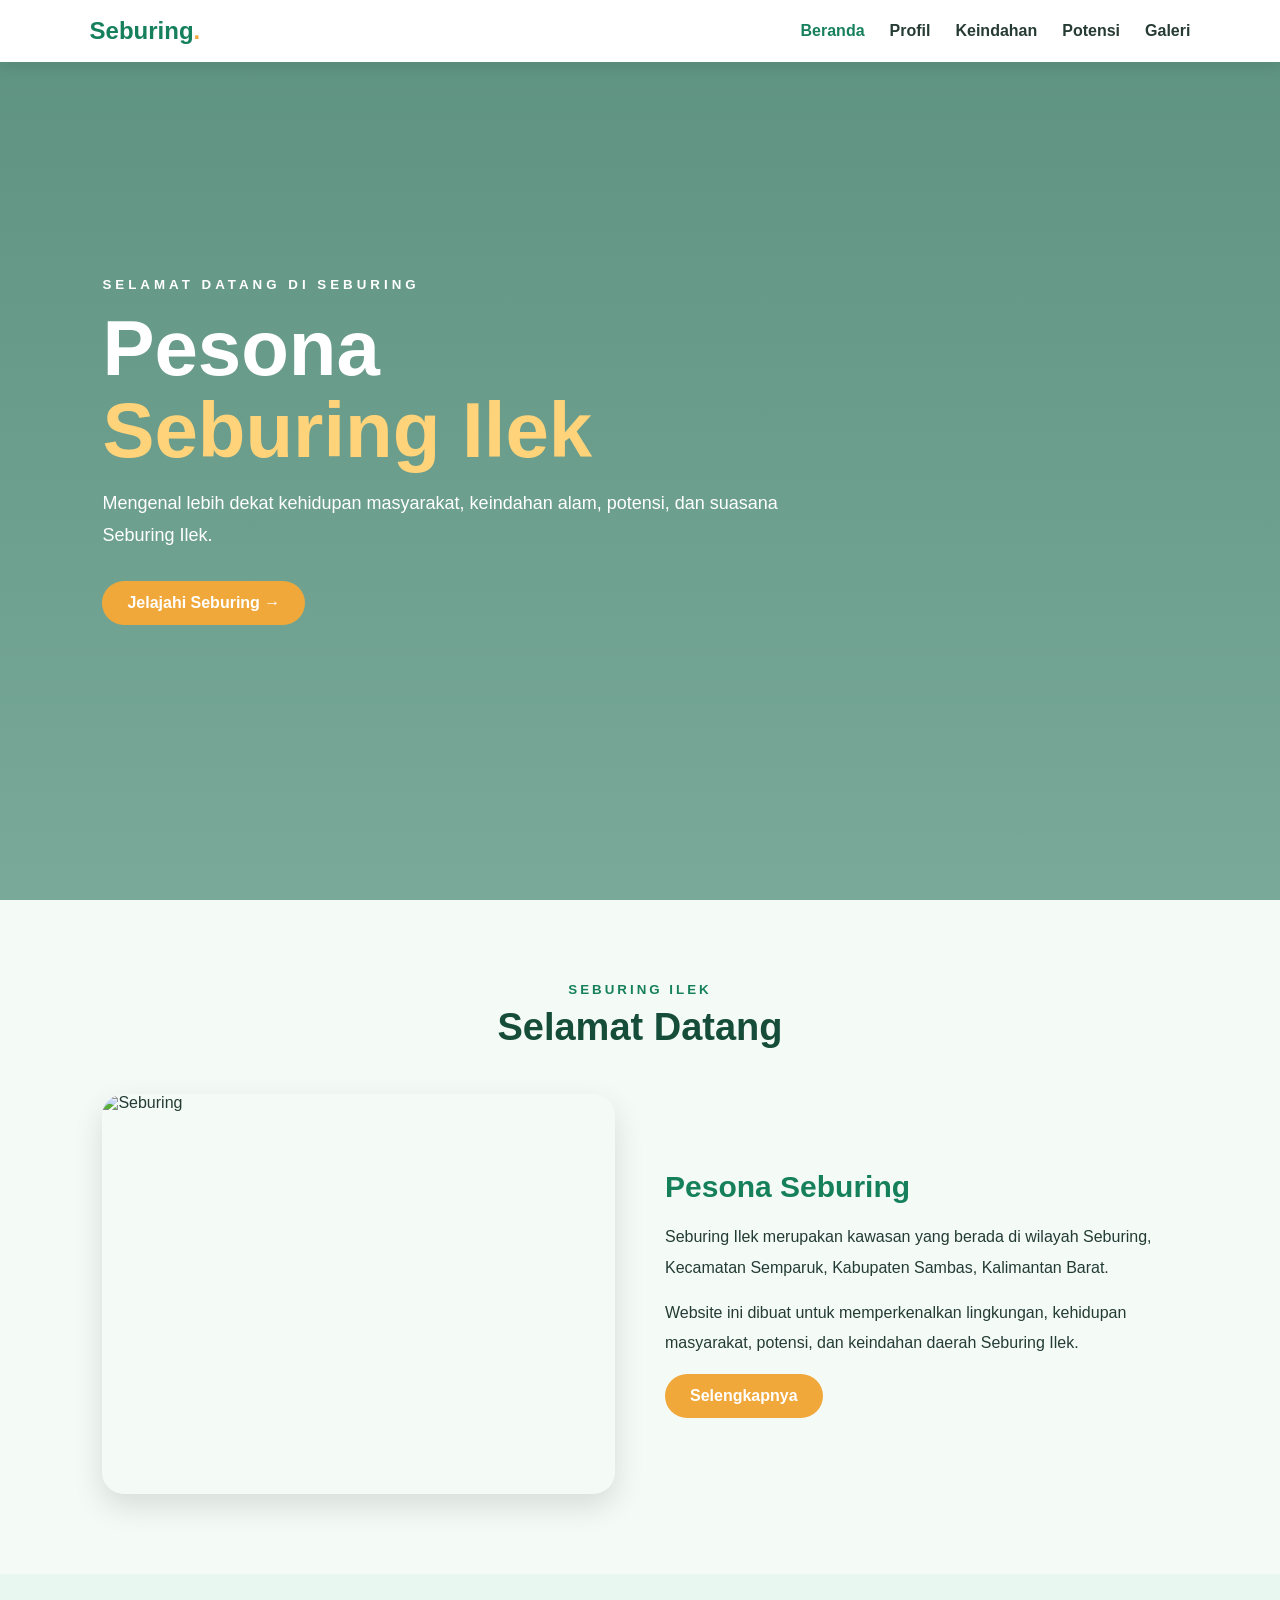
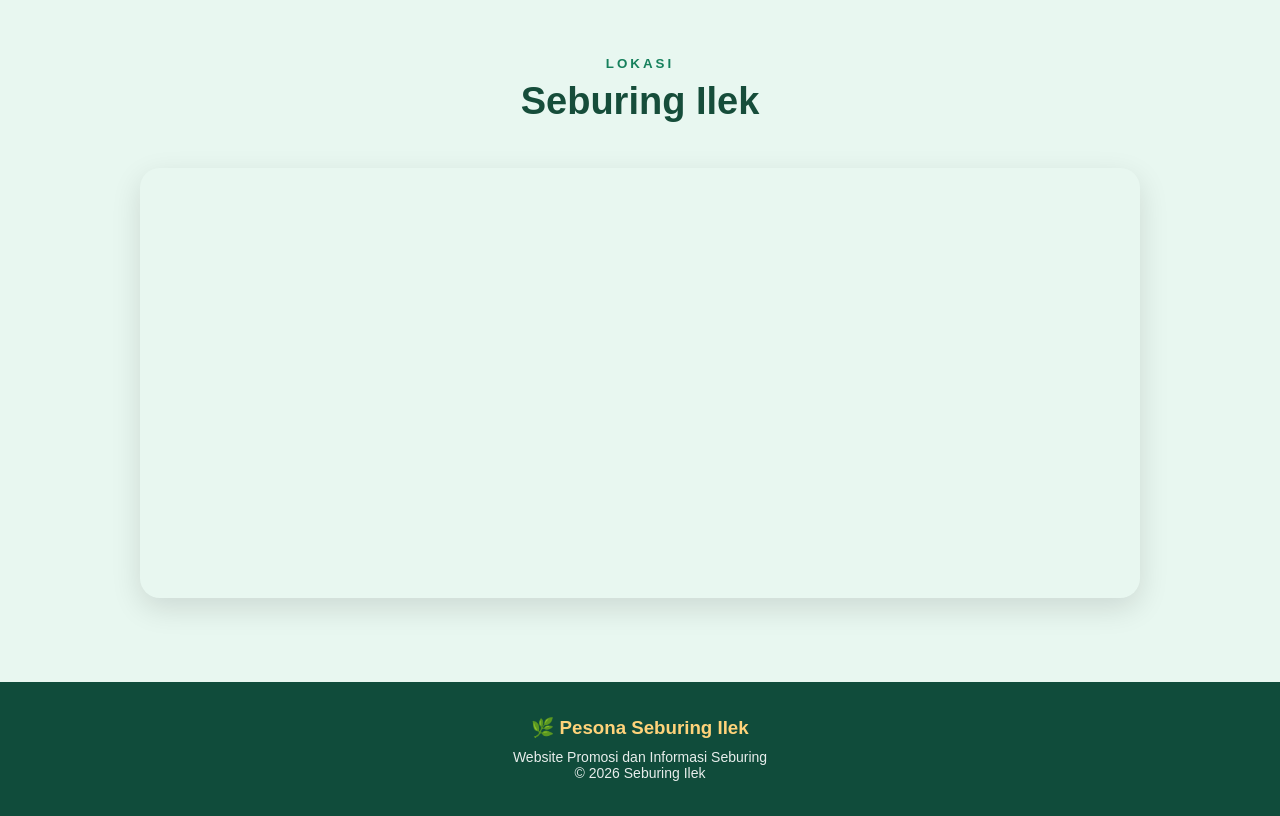
==== index.html @ 795470ea "Update index.html" ====
<!DOCTYPE html>
<html lang="id">
<head>
    <meta charset="UTF-8">
    <meta name="viewport" content="width=device-width, initial-scale=1.0">
    <title>Pesona Seburing Ilek</title>
    <link rel="stylesheet" href="style.css">
</head>

<body>

<nav>
    <div class="logo">Seburing<span>.</span></div>

    <ul>
        <li><a class="active" href="index.html">Beranda</a></li>
        <li><a href="profil.html">Profil</a></li>
        <li><a href="keindahan.html">Keindahan</a></li>
        <li><a href="potensi.html">Potensi</a></li>
        <li><a href="galeri.html">Galeri</a></li>
    </ul>
</nav>

<header class="hero">

    <div class="hero-content">

        <small>SELAMAT DATANG DI SEBURING</small>

        <h1>
            Pesona<br>
            <span>Seburing Ilek</span>
        </h1>

        <p>
            Mengenal lebih dekat kehidupan masyarakat,
            keindahan alam, potensi, dan suasana
            Seburing Ilek.
        </p>

        <a href="profil.html" class="btn">
            Jelajahi Seburing →
        </a>

    </div>

</header>

<section>

    <div class="title">
        <small>SEBURING ILEK</small>
        <h2>Selamat Datang</h2>
    </div>

    <div class="two-column">

        <img src="img/seburing2.jpg" alt="Seburing">

        <div class="text">

            <h3>Pesona Seburing</h3>

            <p>
                Seburing Ilek merupakan kawasan yang
                berada di wilayah Seburing, Kecamatan Semparuk,
                Kabupaten Sambas, Kalimantan Barat.
            </p>

            <p>
                Website ini dibuat untuk memperkenalkan
                lingkungan, kehidupan masyarakat, potensi,
                dan keindahan daerah Seburing Ilek.
            </p>

            <a href="profil.html" class="btn">
                Selengkapnya
            </a>

        </div>

    </div>

</section>

<section style="background:#e8f7f0;">

    <div class="title">
        <small>LOKASI</small>
        <h2>Seburing Ilek</h2>
    </div>

    <div class="map">

        <iframe
            src="https://www.google.com/maps?q=Seburing,+Semparuk,+Sambas,+Kalimantan+Barat&output=embed"
            loading="lazy">
        </iframe>

    </div>

</section>

<footer>
    <h3>🌿 Pesona Seburing Ilek</h3>
    <p>Website Promosi dan Informasi Seburing</p>
    <p>© 2026 Seburing Ilek</p>
</footer>

</body>
</html>
---- style.css ----
* {
    margin: 0;
    padding: 0;
    box-sizing: border-box;
    scroll-behavior: smooth;
}

body {
    font-family: Arial, sans-serif;
    background: #f4fbf7;
    color: #243b35;
}

/* NAVBAR */
nav {
    width: 100%;
    background: #ffffff;
    display: flex;
    justify-content: space-between;
    align-items: center;
    padding: 17px 7%;
    position: fixed;
    top: 0;
    left: 0;
    z-index: 1000;
    box-shadow: 0 2px 15px rgba(0,0,0,.1);
}

.logo {
    font-size: 24px;
    font-weight: bold;
    color: #16805c;
}

.logo span {
    color: #f0a83b;
}

nav ul {
    display: flex;
    list-style: none;
    gap: 25px;
}

nav ul li a {
    text-decoration: none;
    color: #263b34;
    font-weight: 600;
    transition: .3s;
}

nav ul li a:hover,
nav ul li a.active {
    color: #16805c;
}

/* HERO */
.hero {
    height: 100vh;
    display: flex;
    align-items: center;
    padding: 100px 8%;
    color: white;
    background:
        linear-gradient(rgba(0,80,55,.62), rgba(0,90,60,.5)),
        url("img/seburing1.jpg") center/cover;
}

.hero-content {
    max-width: 720px;
}

.hero-content small {
    letter-spacing: 4px;
    font-weight: bold;
}

.hero h1 {
    font-size: clamp(45px, 7vw, 78px);
    margin: 15px 0;
    line-height: 1.05;
}

.hero h1 span {
    color: #ffd37a;
}

.hero p {
    font-size: 18px;
    line-height: 1.8;
    margin-bottom: 30px;
}

.btn {
    display: inline-block;
    padding: 13px 25px;
    border-radius: 30px;
    text-decoration: none;
    background: #f0a83b;
    color: white;
    font-weight: bold;
    transition: .3s;
}

.btn:hover {
    transform: translateY(-3px);
    background: #16805c;
}

/* PAGE HEADER */
.page-header {
    margin-top: 70px;
    min-height: 330px;
    display: flex;
    justify-content: center;
    align-items: center;
    text-align: center;
    color: white;
    padding: 40px;
    background:
        linear-gradient(rgba(0,80,55,.7), rgba(0,90,60,.55)),
        url("img/seburing2.jpg") center/cover;
}

.page-header h1 {
    font-size: 52px;
    margin-bottom: 10px;
}

.page-header p {
    font-size: 18px;
}

/* SECTION */
section {
    padding: 80px 8%;
}

.title {
    text-align: center;
    margin-bottom: 45px;
}

.title small {
    color: #16805c;
    font-weight: bold;
    letter-spacing: 3px;
}

.title h2 {
    color: #164d3a;
    font-size: 38px;
    margin-top: 8px;
}

/* CONTENT */
.content {
    max-width: 1100px;
    margin: auto;
}

.two-column {
    display: grid;
    grid-template-columns: 1fr 1fr;
    gap: 50px;
    align-items: center;
}

.two-column img {
    width: 100%;
    height: 400px;
    object-fit: cover;
    border-radius: 22px;
    box-shadow: 0 12px 30px rgba(0,0,0,.12);
}

.text h3 {
    font-size: 30px;
    color: #16805c;
    margin-bottom: 18px;
}

.text p {
    line-height: 1.9;
    margin-bottom: 15px;
}

/* CARDS */
.cards {
    display: grid;
    grid-template-columns: repeat(3, 1fr);
    gap: 25px;
}

.card {
    background: white;
    border-radius: 18px;
    overflow: hidden;
    box-shadow: 0 8px 25px rgba(0,0,0,.08);
    transition: .3s;
}

.card:hover {
    transform: translateY(-7px);
}

.card img {
    width: 100%;
    height: 230px;
    object-fit: cover;
}

.card-body {
    padding: 22px;
}

.card-body h3 {
    color: #16805c;
    margin-bottom: 10px;
}

.card-body p {
    font-size: 14px;
    line-height: 1.7;
}

/* GALERI */
.gallery {
    display: grid;
    grid-template-columns: repeat(4, 1fr);
    gap: 18px;
}

.gallery img {
    width: 100%;
    height: 230px;
    object-fit: cover;
    border-radius: 15px;
    transition: .3s;
}

.gallery img:hover {
    transform: scale(1.03);
}

/* LOCATION */
.map {
    max-width: 1000px;
    margin: auto;
}

.map iframe {
    width: 100%;
    height: 430px;
    border: 0;
    border-radius: 20px;
    box-shadow: 0 10px 30px rgba(0,0,0,.12);
}

/* FOOTER */
footer {
    background: #104c3b;
    color: white;
    text-align: center;
    padding: 35px 20px;
}

footer h3 {
    color: #ffd37a;
    margin-bottom: 10px;
}

footer p {
    font-size: 14px;
    opacity: .9;
}

/* RESPONSIVE */
@media(max-width: 850px) {

    nav {
        padding: 15px 5%;
    }

    nav ul {
        gap: 10px;
    }

    nav ul li a {
        font-size: 11px;
    }

    .two-column {
        grid-template-columns: 1fr;
    }

    .cards {
        grid-template-columns: 1fr;
    }

    .gallery {
        grid-template-columns: repeat(2, 1fr);
    }

    .page-header h1 {
        font-size: 38px;
    }
}

@media(max-width: 500px) {

    nav ul {
        display: none;
    }

    .hero h1 {
        font-size: 43px;
    }

    .gallery {
        grid-template-columns: 1fr;
    }
}
```
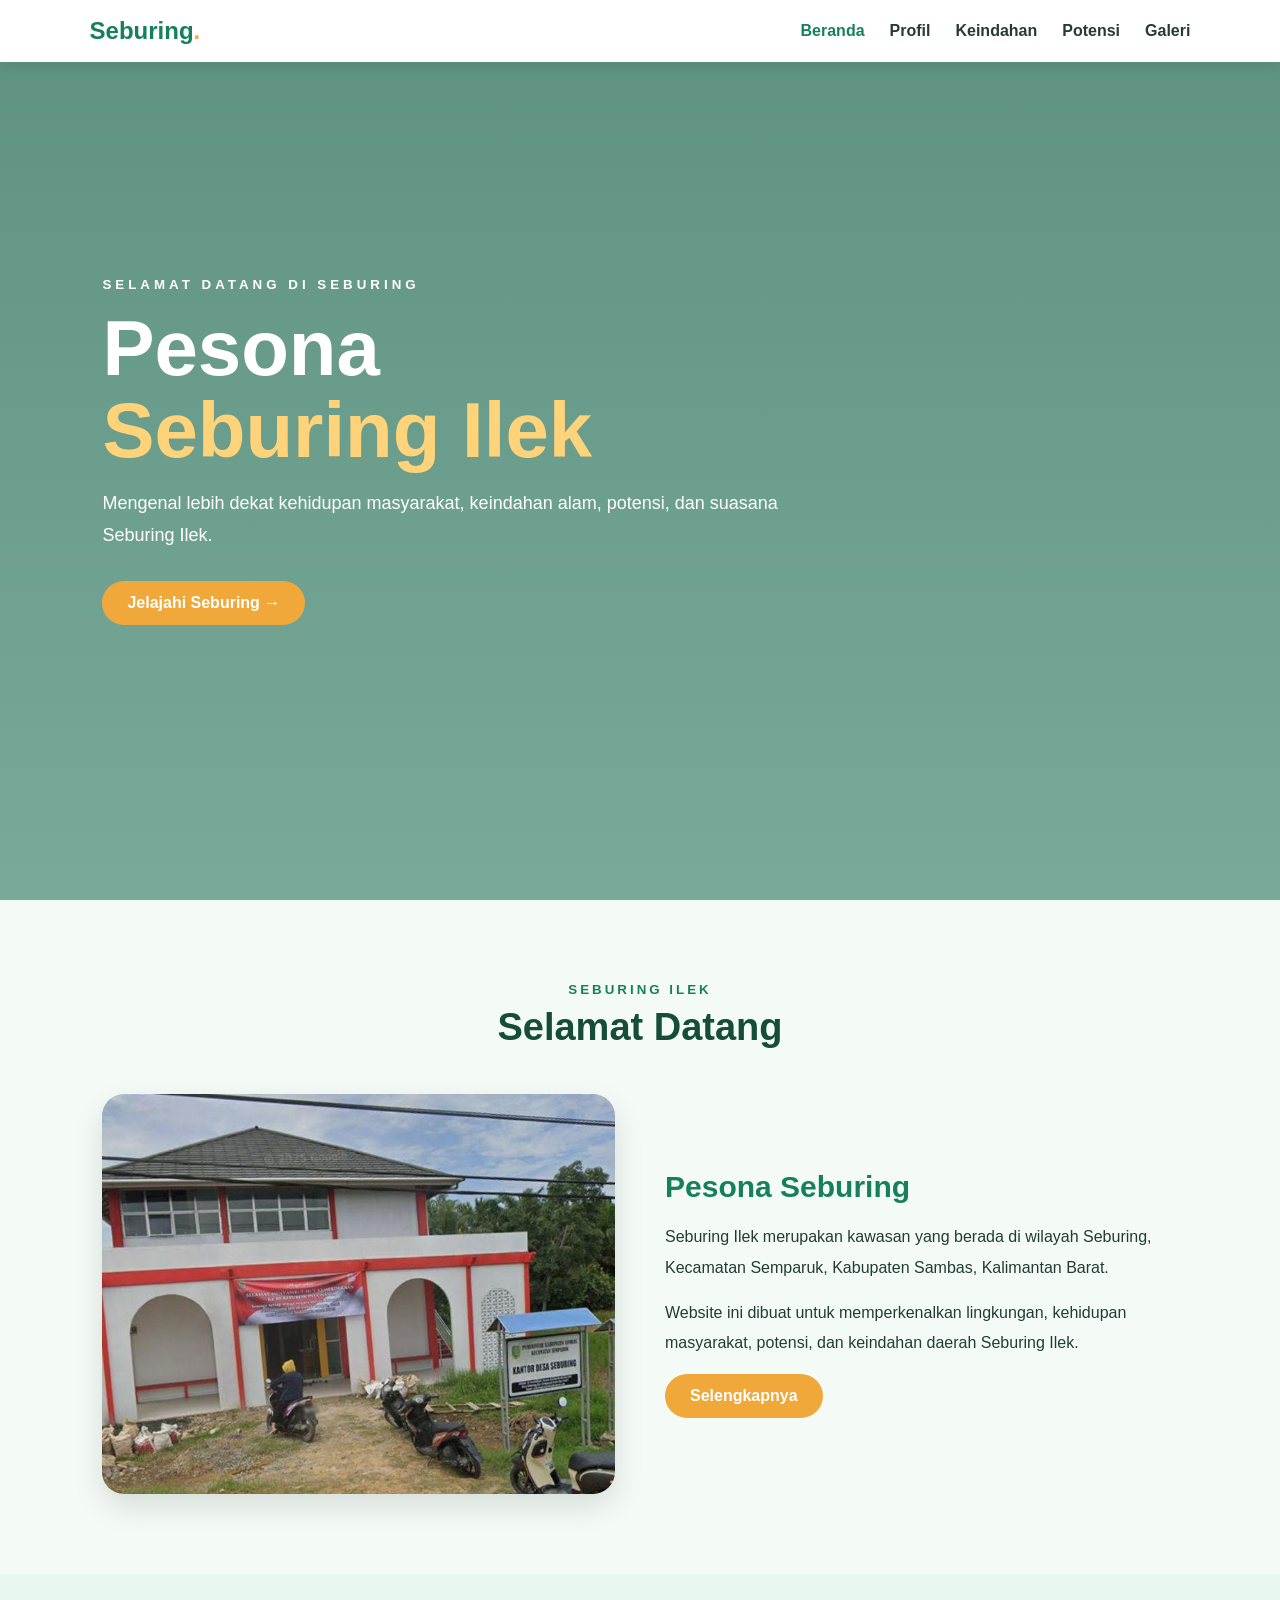
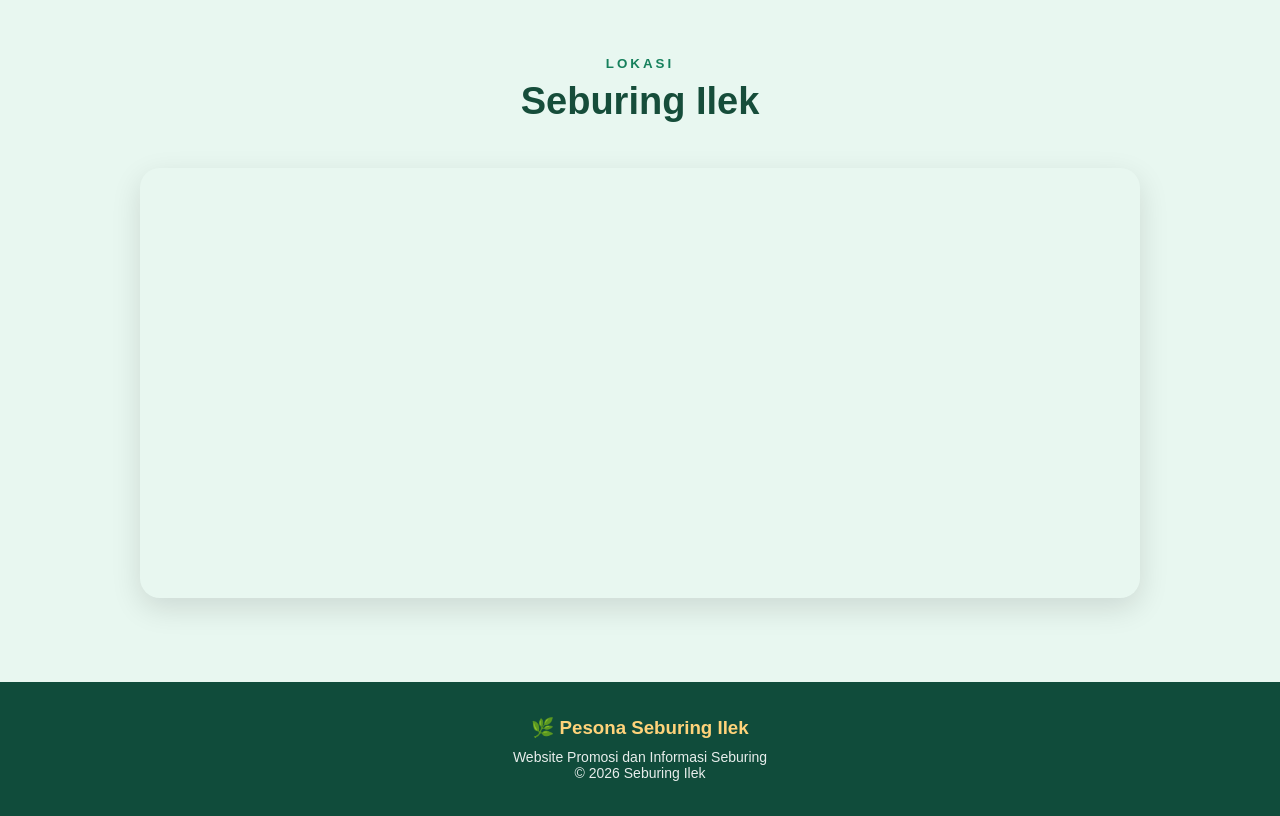
==== commit f134e43c: "Update index.html" ====
--- a/index.html
+++ b/index.html
@@ -56,7 +56,7 @@
 
     <div class="two-column">
 
-        <img src="img/seburing2.jpg" alt="Seburing">
+        <img src="balai.jpeg" alt="Seburing">
 
         <div class="text">
 
--- a/style.css
+++ b/style.css
@@ -322,4 +322,3 @@
         grid-template-columns: 1fr;
     }
 }
-```
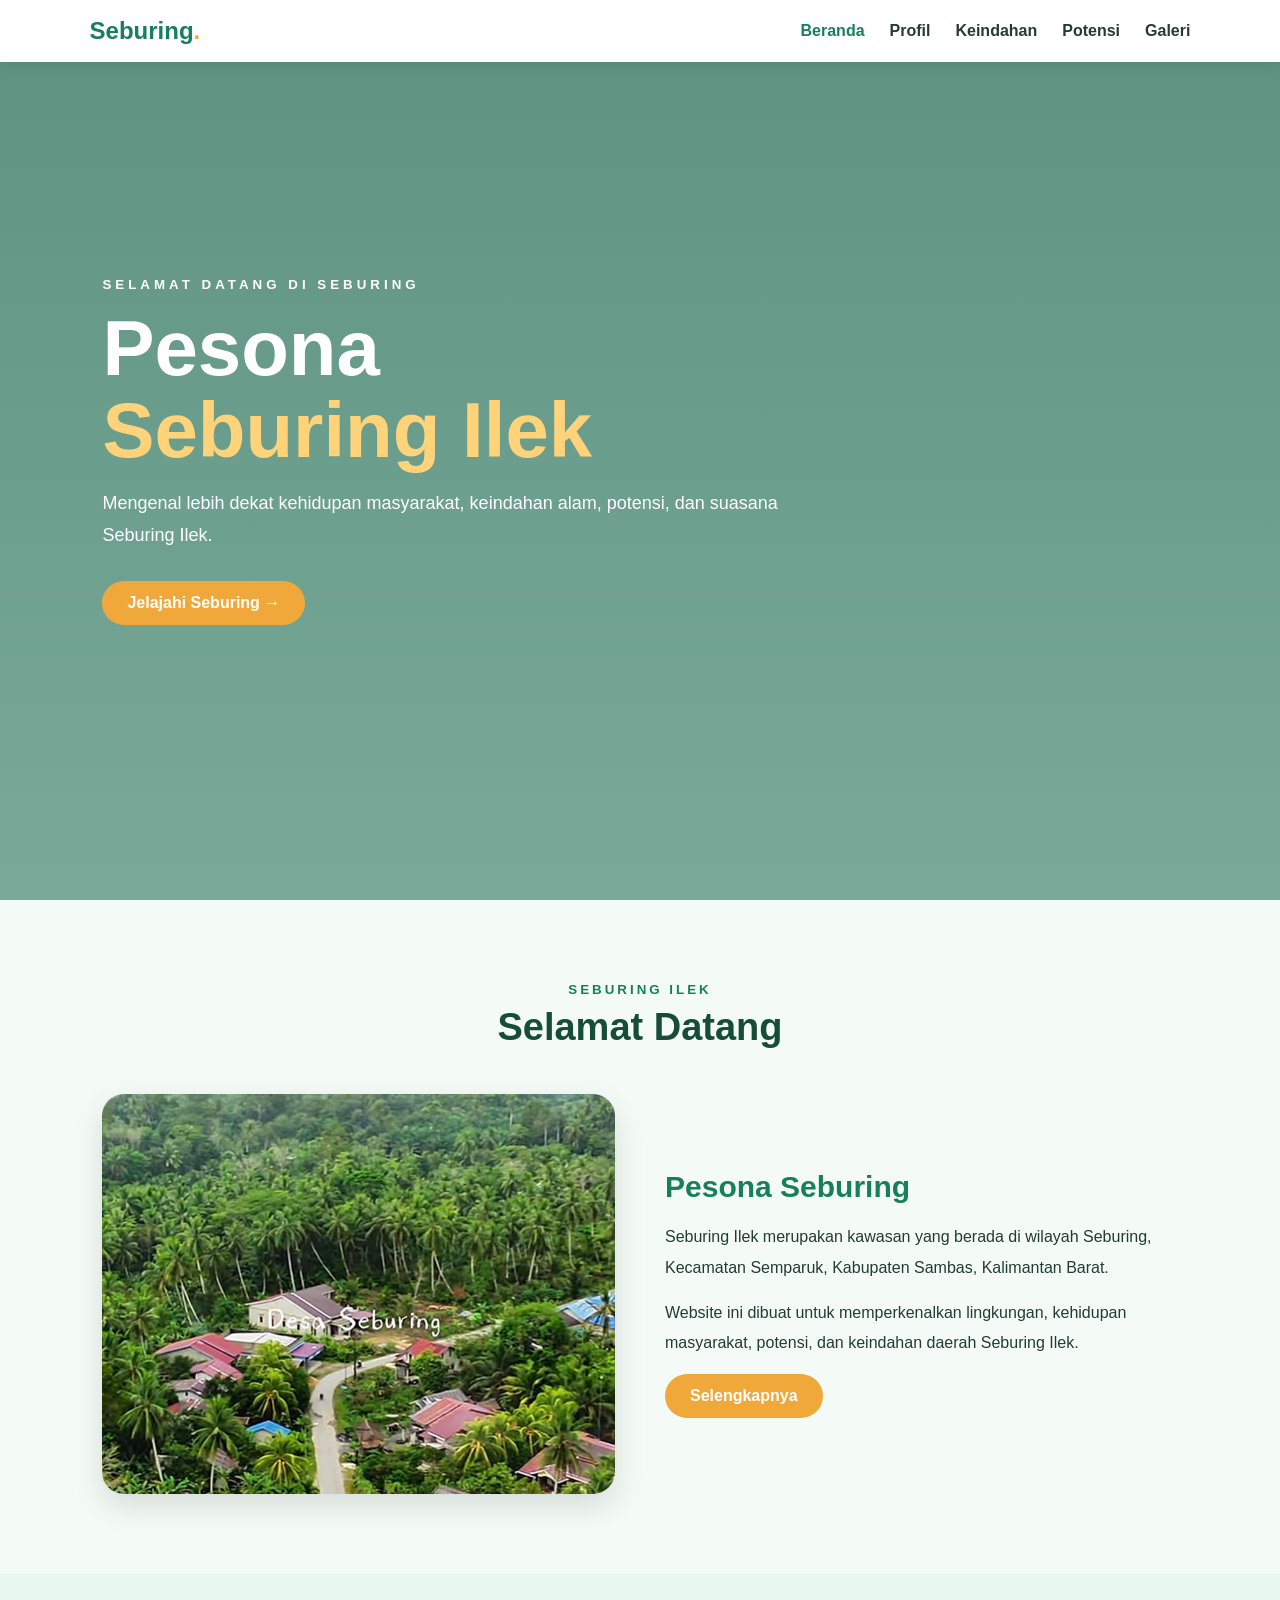
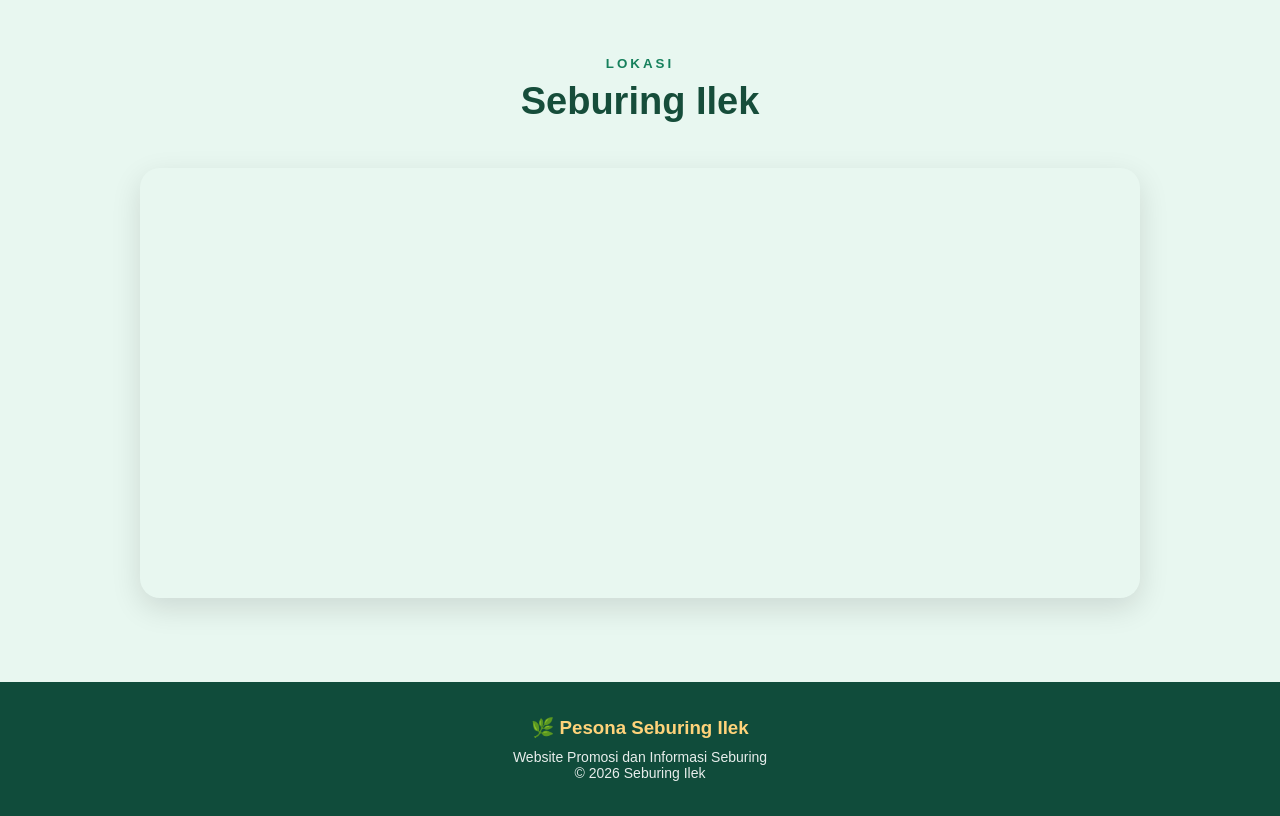
==== commit d2193615: "Update index.html" ====
--- a/index.html
+++ b/index.html
@@ -56,7 +56,7 @@
 
     <div class="two-column">
 
-        <img src="balai.jpeg" alt="Seburing">
+        <img src="dronsibu.jpeg" alt="Seburing">
 
         <div class="text">
 
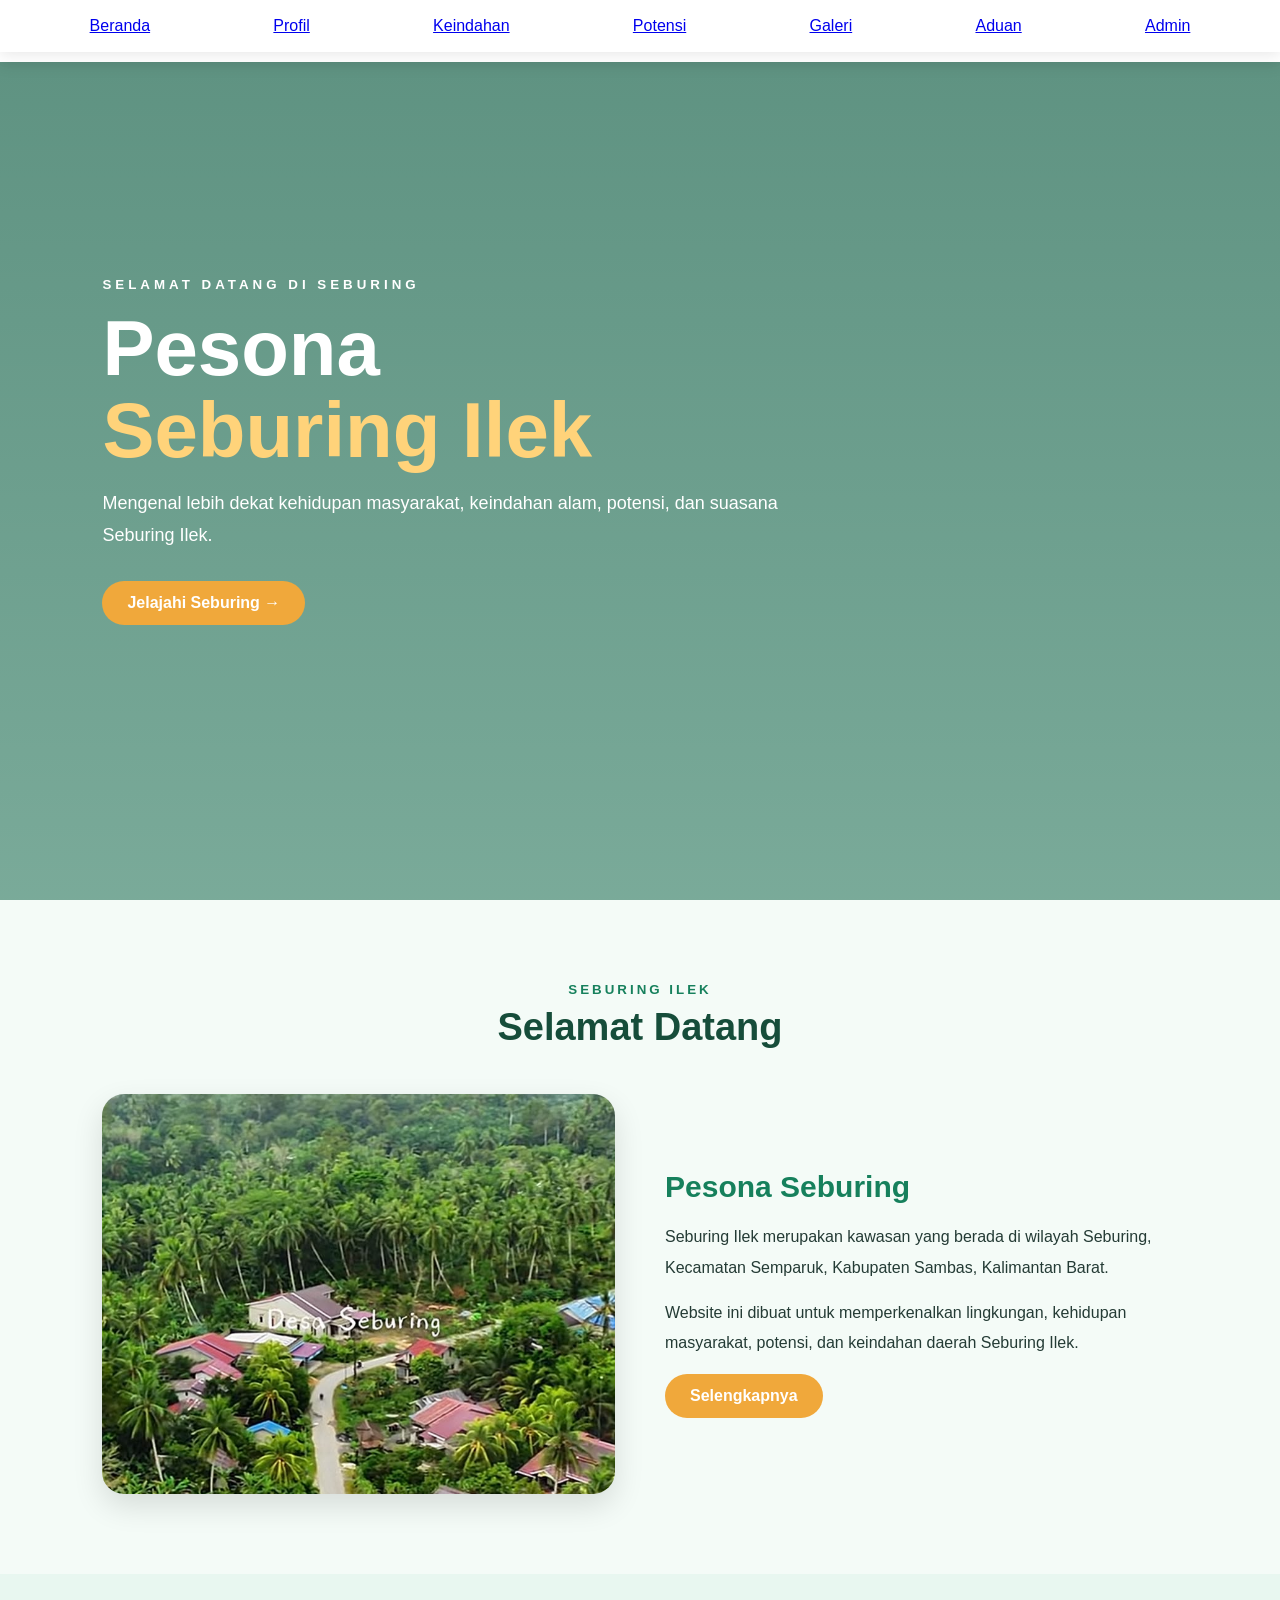
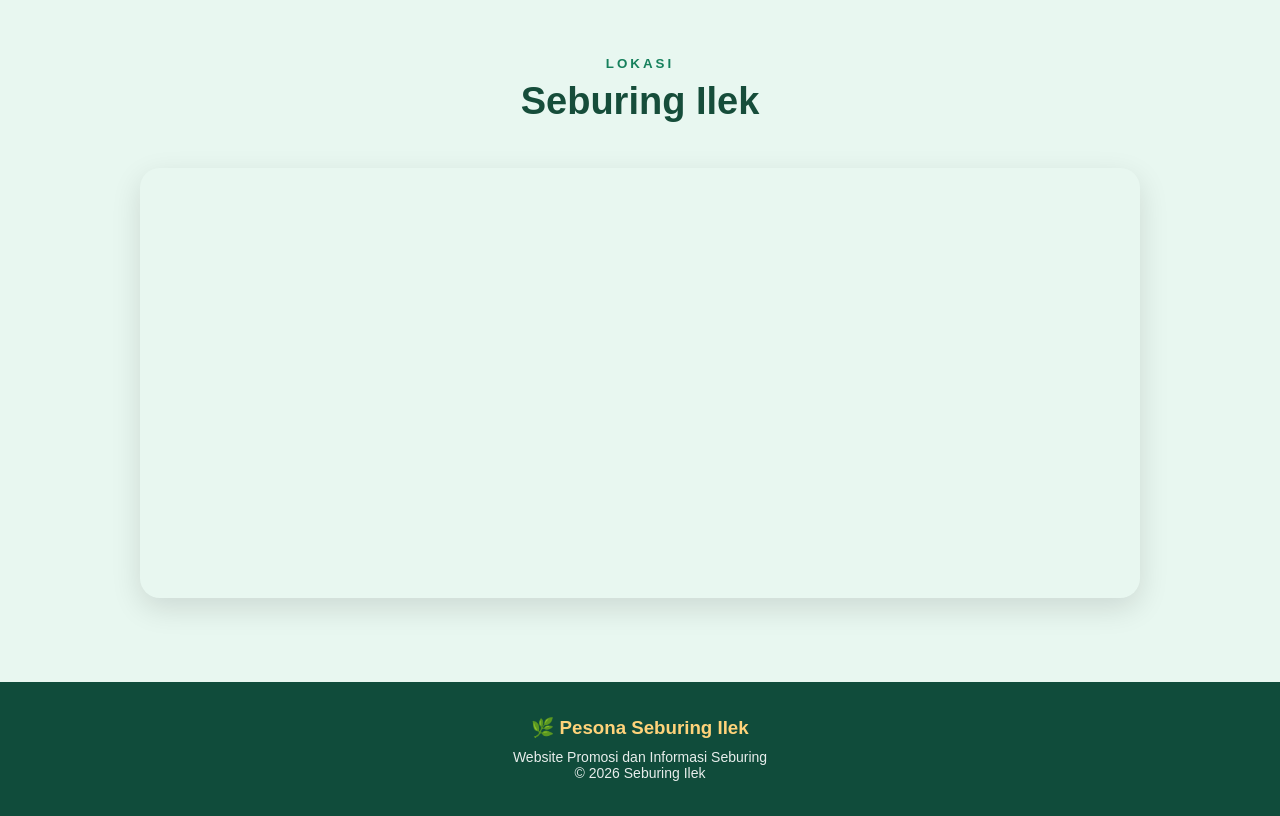
==== commit 5600de2b: "Update index.html" ====
--- a/index.html
+++ b/index.html
@@ -14,11 +14,15 @@
     <div class="logo">Seburing<span>.</span></div>
 
     <ul>
-        <li><a class="active" href="index.html">Beranda</a></li>
-        <li><a href="profil.html">Profil</a></li>
-        <li><a href="keindahan.html">Keindahan</a></li>
-        <li><a href="potensi.html">Potensi</a></li>
-        <li><a href="galeri.html">Galeri</a></li>
+        <nav>
+    <a href="index.html">Beranda</a>
+    <a href="profil.html">Profil</a>
+    <a href="keindahan.html">Keindahan</a>
+    <a href="potensi.html">Potensi</a>
+    <a href="galeri.html">Galeri</a>
+    <a href="aduan.html">Aduan</a>
+    <a href="admin.html">Admin</a>
+</nav>
     </ul>
 </nav>
 
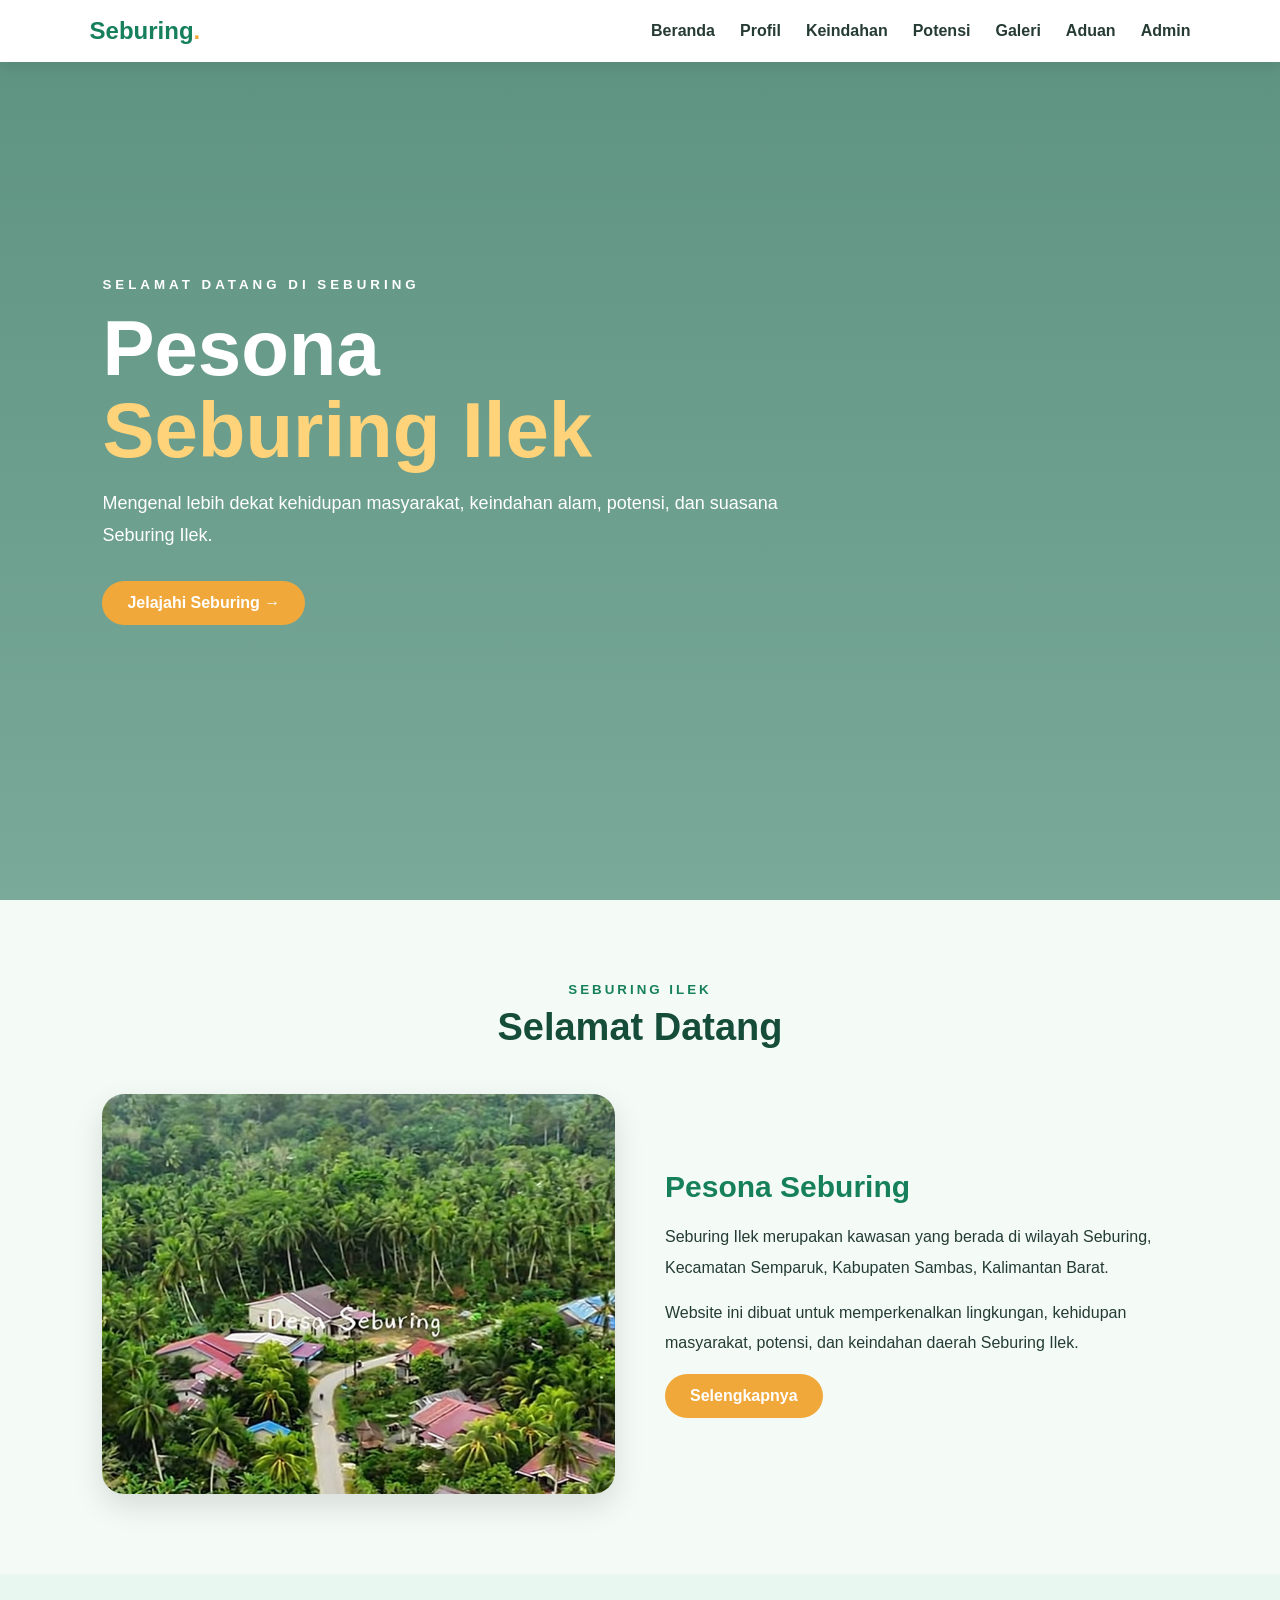
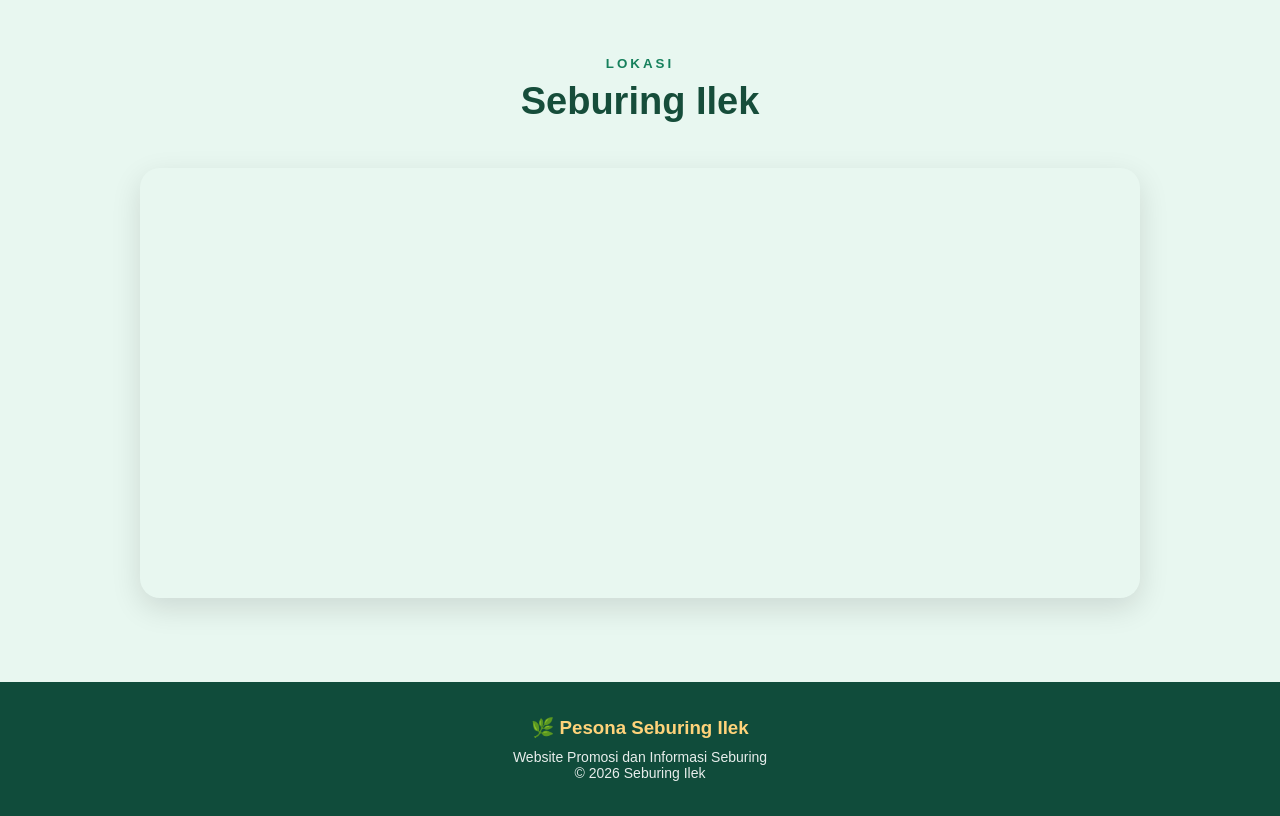
==== commit e9e2ff99: "Update index.html" ====
--- a/index.html
+++ b/index.html
@@ -1,36 +1,64 @@
-
 <!DOCTYPE html>
 <html lang="id">
 <head>
     <meta charset="UTF-8">
     <meta name="viewport" content="width=device-width, initial-scale=1.0">
+
     <title>Pesona Seburing Ilek</title>
+
     <link rel="stylesheet" href="style.css">
 </head>
 
 <body>
 
+<!-- ================= NAVBAR ================= -->
+
 <nav>
-    <div class="logo">Seburing<span>.</span></div>
+    <div class="logo">
+        Seburing<span>.</span>
+    </div>
 
     <ul>
-        <nav>
-    <a href="index.html">Beranda</a>
-    <a href="profil.html">Profil</a>
-    <a href="keindahan.html">Keindahan</a>
-    <a href="potensi.html">Potensi</a>
-    <a href="galeri.html">Galeri</a>
-    <a href="aduan.html">Aduan</a>
-    <a href="admin.html">Admin</a>
-</nav>
+        <li>
+            <a href="index.html">Beranda</a>
+        </li>
+
+        <li>
+            <a href="profil.html">Profil</a>
+        </li>
+
+        <li>
+            <a href="keindahan.html">Keindahan</a>
+        </li>
+
+        <li>
+            <a href="potensi.html">Potensi</a>
+        </li>
+
+        <li>
+            <a href="galeri.html">Galeri</a>
+        </li>
+
+        <li>
+            <a href="aduan.html">Aduan</a>
+        </li>
+
+        <li>
+            <a href="admin.html">Admin</a>
+        </li>
     </ul>
 </nav>
+
+
+<!-- ================= HERO ================= -->
 
 <header class="hero">
 
     <div class="hero-content">
 
-        <small>SELAMAT DATANG DI SEBURING</small>
+        <small>
+            SELAMAT DATANG DI SEBURING
+        </small>
 
         <h1>
             Pesona<br>
@@ -51,20 +79,37 @@
 
 </header>
 
+
+<!-- ================= SELAMAT DATANG ================= -->
+
 <section>
 
     <div class="title">
-        <small>SEBURING ILEK</small>
-        <h2>Selamat Datang</h2>
+
+        <small>
+            SEBURING ILEK
+        </small>
+
+        <h2>
+            Selamat Datang
+        </h2>
+
     </div>
+
 
     <div class="two-column">
 
-        <img src="dronsibu.jpeg" alt="Seburing">
+        <img
+            src="dronsibu.jpeg"
+            alt="Seburing"
+        >
+
 
         <div class="text">
 
-            <h3>Pesona Seburing</h3>
+            <h3>
+                Pesona Seburing
+            </h3>
 
             <p>
                 Seburing Ilek merupakan kawasan yang
@@ -88,29 +133,55 @@
 
 </section>
 
+
+<!-- ================= LOKASI ================= -->
+
 <section style="background:#e8f7f0;">
 
     <div class="title">
-        <small>LOKASI</small>
-        <h2>Seburing Ilek</h2>
+
+        <small>
+            LOKASI
+        </small>
+
+        <h2>
+            Seburing Ilek
+        </h2>
+
     </div>
+
 
     <div class="map">
 
         <iframe
             src="https://www.google.com/maps?q=Seburing,+Semparuk,+Sambas,+Kalimantan+Barat&output=embed"
-            loading="lazy">
+            loading="lazy"
+            allowfullscreen>
         </iframe>
 
     </div>
 
 </section>
 
+
+<!-- ================= FOOTER ================= -->
+
 <footer>
-    <h3>🌿 Pesona Seburing Ilek</h3>
-    <p>Website Promosi dan Informasi Seburing</p>
-    <p>© 2026 Seburing Ilek</p>
+
+    <h3>
+        🌿 Pesona Seburing Ilek
+    </h3>
+
+    <p>
+        Website Promosi dan Informasi Seburing
+    </p>
+
+    <p>
+        © 2026 Seburing Ilek
+    </p>
+
 </footer>
+
 
 </body>
 </html>
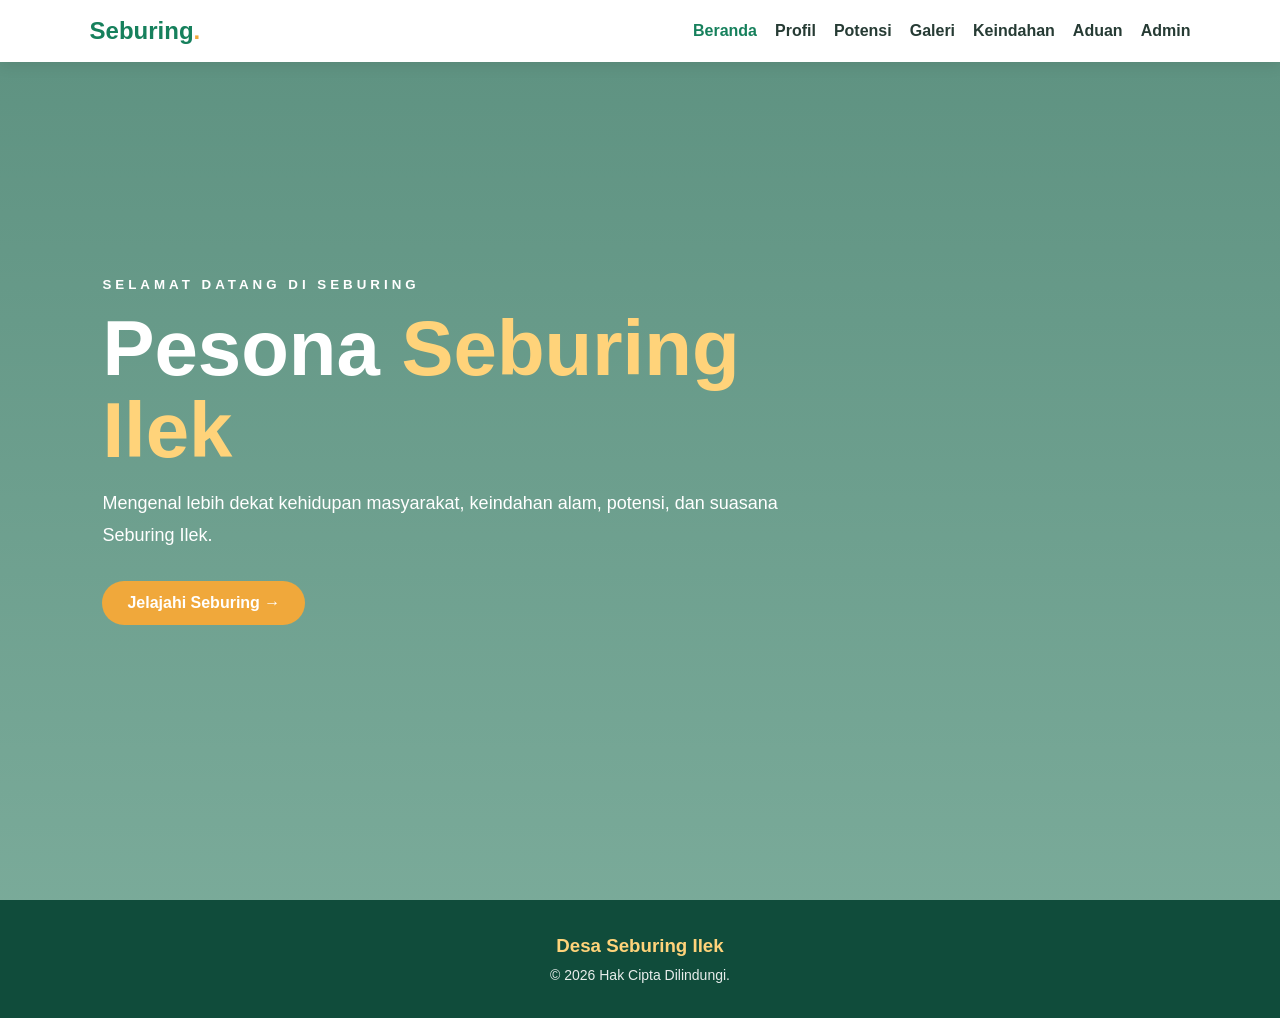
==== commit 8e2bc6b4: "Update index.html" ====
--- a/index.html
+++ b/index.html
@@ -3,185 +3,40 @@
 <head>
     <meta charset="UTF-8">
     <meta name="viewport" content="width=device-width, initial-scale=1.0">
-
     <title>Pesona Seburing Ilek</title>
-
-    <link rel="stylesheet" href="style.css">
+    <link rel="stylesheet" href="style.css?v=1.3">
 </head>
-
 <body>
 
-<!-- ================= NAVBAR ================= -->
+    <!-- NAVBAR -->
+    <nav>
+        <div class="logo">Seburing<span>.</span></div>
+        <ul>
+            <li><a href="index.html" class="active">Beranda</a></li>
+            <li><a href="profil.html">Profil</a></li>
+            <li><a href="potensi.html">Potensi</a></li>
+            <li><a href="galeri.html">Galeri</a></li>
+            <li><a href="keindahan.html">Keindahan</a></li>
+            <li><a href="aduan.html">Aduan</a></li>
+            <li><a href="admin.html">Admin</a></li>
+        </ul>
+    </nav>
 
-<nav>
-    <div class="logo">
-        Seburing<span>.</span>
-    </div>
+    <!-- HERO SECTION -->
+    <section class="hero">
+        <div class="hero-content">
+            <small>SELAMAT DATANG DI SEBURING</small>
+            <h1>Pesona <span>Seburing Ilek</span></h1>
+            <p>Mengenal lebih dekat kehidupan masyarakat, keindahan alam, potensi, dan suasana Seburing Ilek.</p>
+            <a href="profil.html" class="btn">Jelajahi Seburing &rarr;</a>
+        </div>
+    </section>
 
-    <ul>
-        <li>
-            <a href="index.html">Beranda</a>
-        </li>
-
-        <li>
-            <a href="profil.html">Profil</a>
-        </li>
-
-        <li>
-            <a href="keindahan.html">Keindahan</a>
-        </li>
-
-        <li>
-            <a href="potensi.html">Potensi</a>
-        </li>
-
-        <li>
-            <a href="galeri.html">Galeri</a>
-        </li>
-
-        <li>
-            <a href="aduan.html">Aduan</a>
-        </li>
-
-        <li>
-            <a href="admin.html">Admin</a>
-        </li>
-    </ul>
-</nav>
-
-
-<!-- ================= HERO ================= -->
-
-<header class="hero">
-
-    <div class="hero-content">
-
-        <small>
-            SELAMAT DATANG DI SEBURING
-        </small>
-
-        <h1>
-            Pesona<br>
-            <span>Seburing Ilek</span>
-        </h1>
-
-        <p>
-            Mengenal lebih dekat kehidupan masyarakat,
-            keindahan alam, potensi, dan suasana
-            Seburing Ilek.
-        </p>
-
-        <a href="profil.html" class="btn">
-            Jelajahi Seburing →
-        </a>
-
-    </div>
-
-</header>
-
-
-<!-- ================= SELAMAT DATANG ================= -->
-
-<section>
-
-    <div class="title">
-
-        <small>
-            SEBURING ILEK
-        </small>
-
-        <h2>
-            Selamat Datang
-        </h2>
-
-    </div>
-
-
-    <div class="two-column">
-
-        <img
-            src="dronsibu.jpeg"
-            alt="Seburing"
-        >
-
-
-        <div class="text">
-
-            <h3>
-                Pesona Seburing
-            </h3>
-
-            <p>
-                Seburing Ilek merupakan kawasan yang
-                berada di wilayah Seburing, Kecamatan Semparuk,
-                Kabupaten Sambas, Kalimantan Barat.
-            </p>
-
-            <p>
-                Website ini dibuat untuk memperkenalkan
-                lingkungan, kehidupan masyarakat, potensi,
-                dan keindahan daerah Seburing Ilek.
-            </p>
-
-            <a href="profil.html" class="btn">
-                Selengkapnya
-            </a>
-
-        </div>
-
-    </div>
-
-</section>
-
-
-<!-- ================= LOKASI ================= -->
-
-<section style="background:#e8f7f0;">
-
-    <div class="title">
-
-        <small>
-            LOKASI
-        </small>
-
-        <h2>
-            Seburing Ilek
-        </h2>
-
-    </div>
-
-
-    <div class="map">
-
-        <iframe
-            src="https://www.google.com/maps?q=Seburing,+Semparuk,+Sambas,+Kalimantan+Barat&output=embed"
-            loading="lazy"
-            allowfullscreen>
-        </iframe>
-
-    </div>
-
-</section>
-
-
-<!-- ================= FOOTER ================= -->
-
-<footer>
-
-    <h3>
-        🌿 Pesona Seburing Ilek
-    </h3>
-
-    <p>
-        Website Promosi dan Informasi Seburing
-    </p>
-
-    <p>
-        © 2026 Seburing Ilek
-    </p>
-
-</footer>
-
+    <!-- FOOTER -->
+    <footer>
+        <h3>Desa Seburing Ilek</h3>
+        <p>&copy; 2026 Hak Cipta Dilindungi.</p>
+    </footer>
 
 </body>
 </html>
--- a/style.css
+++ b/style.css
@@ -1,4 +1,3 @@
-
 * {
     margin: 0;
     padding: 0;
@@ -27,20 +26,32 @@
     box-shadow: 0 2px 15px rgba(0,0,0,.1);
 }
 
+/* LOGO */
 .logo {
     font-size: 24px;
     font-weight: bold;
     color: #16805c;
+    white-space: nowrap;
+    flex-shrink: 0;
 }
 
 .logo span {
     color: #f0a83b;
 }
 
+/* MENU NAVBAR */
 nav ul {
     display: flex;
     list-style: none;
-    gap: 25px;
+    gap: 18px;
+    margin: 0;
+    padding: 0;
+    align-items: center;
+    white-space: nowrap;
+}
+
+nav ul li {
+    list-style: none;
 }
 
 nav ul li a {
@@ -48,6 +59,7 @@
     color: #263b34;
     font-weight: 600;
     transition: .3s;
+    white-space: nowrap;
 }
 
 nav ul li a:hover,
@@ -154,108 +166,213 @@
     margin-top: 8px;
 }
 
-/* CONTENT */
-.content {
+/* ADMIN PAGE STYLES */
+.admin-container {
+    padding-top: 120px;
+    padding-bottom: 80px;
+    min-height: 85vh;
+}
+
+.admin-header {
+    text-align: center;
+    margin-bottom: 40px;
+}
+
+.admin-header h1 {
+    font-size: 36px;
+    color: #164d3a;
+    display: flex;
+    align-items: center;
+    justify-content: center;
+    gap: 10px;
+}
+
+.admin-header p {
+    color: #557067;
+    margin-top: 8px;
+    font-size: 16px;
+}
+
+.admin-grid {
+    display: grid;
+    grid-template-columns: repeat(auto-fit, minmax(280px, 1fr));
+    gap: 25px;
     max-width: 1100px;
-    margin: auto;
-}
-
-.two-column {
+    margin: 0 auto;
+    padding: 0 5%;
+}
+
+.admin-card {
+    background: #ffffff;
+    border-radius: 20px;
+    padding: 30px 20px;
+    text-align: center;
+    box-shadow: 0 10px 25px rgba(22, 128, 92, 0.08);
+    border: 1px solid #e1f0e9;
+    transition: all 0.3s ease;
+    display: flex;
+    flex-direction: column;
+    align-items: center;
+}
+
+.admin-card:hover {
+    transform: translateY(-8px);
+    box-shadow: 0 15px 30px rgba(22, 128, 92, 0.15);
+    border-color: #16805c;
+}
+
+.admin-card .icon {
+    font-size: 45px;
+    margin-bottom: 15px;
+}
+
+.admin-card h3 {
+    color: #164d3a;
+    font-size: 20px;
+    margin-bottom: 10px;
+}
+
+.admin-card p {
+    color: #668076;
+    font-size: 14px;
+    line-height: 1.6;
+    margin-bottom: 20px;
+    flex-grow: 1;
+}
+
+.btn-admin {
+    display: inline-block;
+    width: 100%;
+    padding: 10px 0;
+    border-radius: 25px;
+    background: #16805c;
+    color: #ffffff;
+    text-decoration: none;
+    font-weight: bold;
+    transition: 0.3s;
+}
+
+.btn-admin:hover {
+    background: #f0a83b;
+    color: #ffffff;
+}
+
+/* ADUAN PAGE STYLES */
+.aduan-section {
+    padding-top: 120px;
+    padding-bottom: 80px;
+    max-width: 1100px;
+    margin: 0 auto;
+}
+
+.aduan-grid {
     display: grid;
-    grid-template-columns: 1fr 1fr;
-    gap: 50px;
-    align-items: center;
-}
-
-.two-column img {
+    grid-template-columns: 1.2fr 0.8fr;
+    gap: 40px;
+    margin-top: 30px;
+}
+
+.aduan-card {
+    background: #ffffff;
+    padding: 35px;
+    border-radius: 20px;
+    box-shadow: 0 10px 25px rgba(22, 128, 92, 0.08);
+    border: 1px solid #e1f0e9;
+}
+
+.aduan-card h3 {
+    color: #164d3a;
+    font-size: 22px;
+    margin-bottom: 20px;
+    display: flex;
+    align-items: center;
+    gap: 10px;
+}
+
+.form-group {
+    margin-bottom: 20px;
+}
+
+.form-group label {
+    display: block;
+    margin-bottom: 8px;
+    font-weight: 600;
+    color: #263b34;
+    font-size: 14px;
+}
+
+.form-group input,
+.form-group select,
+.form-group textarea {
     width: 100%;
-    height: 400px;
-    object-fit: cover;
-    border-radius: 22px;
-    box-shadow: 0 12px 30px rgba(0,0,0,.12);
-}
-
-.text h3 {
-    font-size: 30px;
+    padding: 12px 15px;
+    border: 1.5px solid #d1e2db;
+    border-radius: 12px;
+    font-family: inherit;
+    font-size: 14px;
+    color: #243b35;
+    background: #fdfdfd;
+    transition: 0.3s;
+}
+
+.form-group input:focus,
+.form-group select:focus,
+.form-group textarea:focus {
+    outline: none;
+    border-color: #16805c;
+    box-shadow: 0 0 0 4px rgba(22, 128, 92, 0.12);
+    background: #ffffff;
+}
+
+.btn-submit {
+    width: 100%;
+    padding: 14px;
+    background: #16805c;
+    color: #ffffff;
+    border: none;
+    border-radius: 30px;
+    font-size: 16px;
+    font-weight: bold;
+    cursor: pointer;
+    transition: 0.3s;
+}
+
+.btn-submit:hover {
+    background: #f0a83b;
+    transform: translateY(-2px);
+    box-shadow: 0 8px 20px rgba(240, 168, 59, 0.3);
+}
+
+.info-item {
+    display: flex;
+    align-items: flex-start;
+    gap: 15px;
+    margin-bottom: 20px;
+}
+
+.info-item .icon-box {
+    width: 45px;
+    height: 45px;
+    background: #eaf5f0;
     color: #16805c;
-    margin-bottom: 18px;
-}
-
-.text p {
-    line-height: 1.9;
-    margin-bottom: 15px;
-}
-
-/* CARDS */
-.cards {
-    display: grid;
-    grid-template-columns: repeat(3, 1fr);
-    gap: 25px;
-}
-
-.card {
-    background: white;
-    border-radius: 18px;
-    overflow: hidden;
-    box-shadow: 0 8px 25px rgba(0,0,0,.08);
-    transition: .3s;
-}
-
-.card:hover {
-    transform: translateY(-7px);
-}
-
-.card img {
-    width: 100%;
-    height: 230px;
-    object-fit: cover;
-}
-
-.card-body {
-    padding: 22px;
-}
-
-.card-body h3 {
-    color: #16805c;
-    margin-bottom: 10px;
-}
-
-.card-body p {
+    border-radius: 12px;
+    display: flex;
+    align-items: center;
+    justify-content: center;
+    font-size: 20px;
+    flex-shrink: 0;
+}
+
+.info-item div h4 {
+    color: #164d3a;
+    font-size: 16px;
+    margin-bottom: 4px;
+}
+
+.info-item div p {
+    color: #557067;
     font-size: 14px;
-    line-height: 1.7;
-}
-
-/* GALERI */
-.gallery {
-    display: grid;
-    grid-template-columns: repeat(4, 1fr);
-    gap: 18px;
-}
-
-.gallery img {
-    width: 100%;
-    height: 230px;
-    object-fit: cover;
-    border-radius: 15px;
-    transition: .3s;
-}
-
-.gallery img:hover {
-    transform: scale(1.03);
-}
-
-/* LOCATION */
-.map {
-    max-width: 1000px;
-    margin: auto;
-}
-
-.map iframe {
-    width: 100%;
-    height: 430px;
-    border: 0;
-    border-radius: 20px;
-    box-shadow: 0 10px 30px rgba(0,0,0,.12);
+    line-height: 1.5;
 }
 
 /* FOOTER */
@@ -276,49 +393,38 @@
     opacity: .9;
 }
 
-/* RESPONSIVE */
+/* RESPONSIVE TABLET & HP */
+@media(max-width: 1100px) {
+    nav {
+        padding: 15px 4%;
+    }
+    nav ul {
+        gap: 12px;
+    }
+    nav ul li a {
+        font-size: 14px;
+    }
+}
+
 @media(max-width: 850px) {
-
     nav {
         padding: 15px 5%;
     }
-
     nav ul {
         gap: 10px;
-    }
-
+        flex-wrap: wrap;
+        justify-content: center;
+    }
     nav ul li a {
         font-size: 11px;
     }
-
-    .two-column {
+    .aduan-grid {
         grid-template-columns: 1fr;
     }
-
-    .cards {
-        grid-template-columns: 1fr;
-    }
-
-    .gallery {
-        grid-template-columns: repeat(2, 1fr);
-    }
-
-    .page-header h1 {
-        font-size: 38px;
-    }
 }
 
 @media(max-width: 500px) {
-
     nav ul {
         display: none;
     }
-
-    .hero h1 {
-        font-size: 43px;
-    }
-
-    .gallery {
-        grid-template-columns: 1fr;
-    }
-}
+}
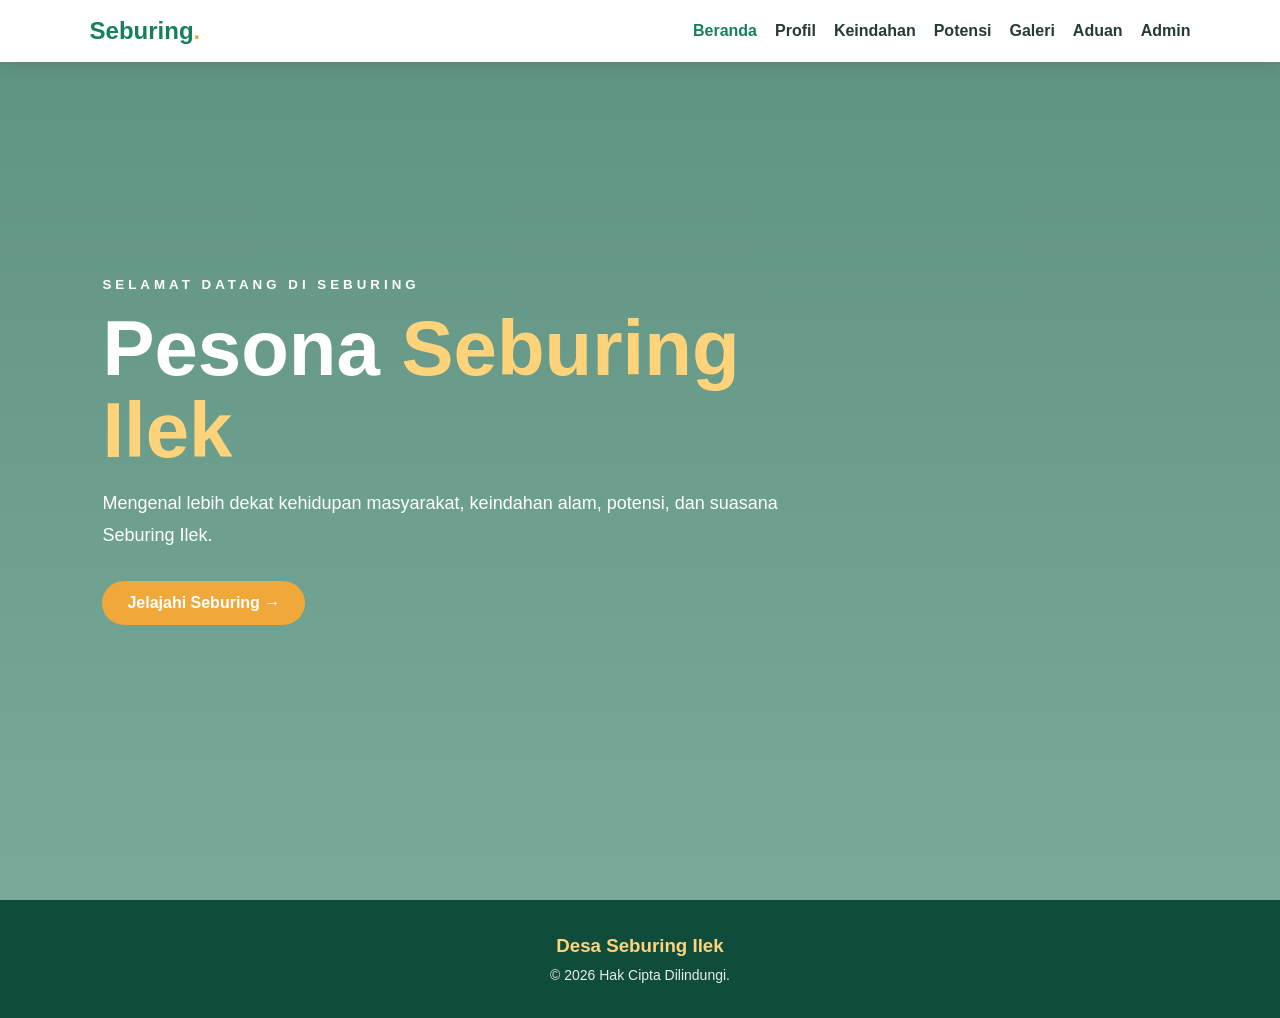
==== commit 81d9e42b: "Update index.html" ====
--- a/index.html
+++ b/index.html
@@ -4,7 +4,7 @@
     <meta charset="UTF-8">
     <meta name="viewport" content="width=device-width, initial-scale=1.0">
     <title>Pesona Seburing Ilek</title>
-    <link rel="stylesheet" href="style.css?v=1.3">
+    <link rel="stylesheet" href="style.css?v=2.0">
 </head>
 <body>
 
@@ -14,9 +14,9 @@
         <ul>
             <li><a href="index.html" class="active">Beranda</a></li>
             <li><a href="profil.html">Profil</a></li>
+            <li><a href="keindahan.html">Keindahan</a></li>
             <li><a href="potensi.html">Potensi</a></li>
             <li><a href="galeri.html">Galeri</a></li>
-            <li><a href="keindahan.html">Keindahan</a></li>
             <li><a href="aduan.html">Aduan</a></li>
             <li><a href="admin.html">Admin</a></li>
         </ul>
--- a/style.css
+++ b/style.css
@@ -26,7 +26,6 @@
     box-shadow: 0 2px 15px rgba(0,0,0,.1);
 }
 
-/* LOGO */
 .logo {
     font-size: 24px;
     font-weight: bold;
@@ -39,7 +38,6 @@
     color: #f0a83b;
 }
 
-/* MENU NAVBAR */
 nav ul {
     display: flex;
     list-style: none;
@@ -118,52 +116,6 @@
 .btn:hover {
     transform: translateY(-3px);
     background: #16805c;
-}
-
-/* PAGE HEADER */
-.page-header {
-    margin-top: 70px;
-    min-height: 330px;
-    display: flex;
-    justify-content: center;
-    align-items: center;
-    text-align: center;
-    color: white;
-    padding: 40px;
-    background:
-        linear-gradient(rgba(0,80,55,.7), rgba(0,90,60,.55)),
-        url("img/seburing2.jpg") center/cover;
-}
-
-.page-header h1 {
-    font-size: 52px;
-    margin-bottom: 10px;
-}
-
-.page-header p {
-    font-size: 18px;
-}
-
-/* SECTION */
-section {
-    padding: 80px 8%;
-}
-
-.title {
-    text-align: center;
-    margin-bottom: 45px;
-}
-
-.title small {
-    color: #16805c;
-    font-weight: bold;
-    letter-spacing: 3px;
-}
-
-.title h2 {
-    color: #164d3a;
-    font-size: 38px;
-    margin-top: 8px;
 }
 
 /* ADMIN PAGE STYLES */
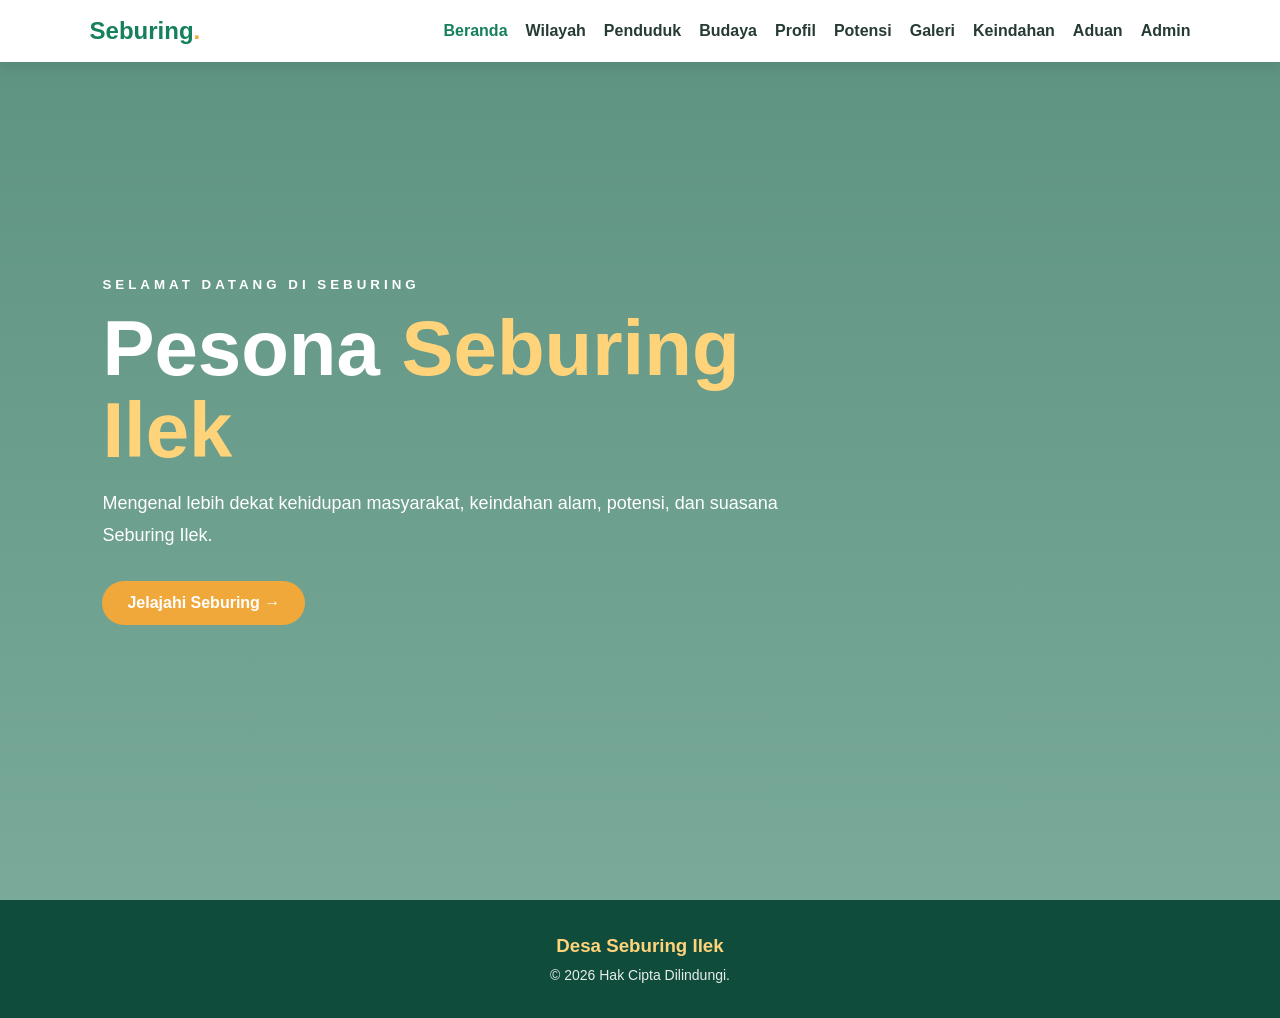
==== commit 5b9757d0: "Update index.html" ====
--- a/index.html
+++ b/index.html
@@ -4,7 +4,7 @@
     <meta charset="UTF-8">
     <meta name="viewport" content="width=device-width, initial-scale=1.0">
     <title>Pesona Seburing Ilek</title>
-    <link rel="stylesheet" href="style.css?v=2.0">
+    <link rel="stylesheet" href="style.css">
 </head>
 <body>
 
@@ -13,10 +13,13 @@
         <div class="logo">Seburing<span>.</span></div>
         <ul>
             <li><a href="index.html" class="active">Beranda</a></li>
-            <li><a href="profil.html">Profil</a></li>
-            <li><a href="keindahan.html">Keindahan</a></li>
-            <li><a href="potensi.html">Potensi</a></li>
-            <li><a href="galeri.html">Galeri</a></li>
+            <li><a href="#">Wilayah</a></li>
+            <li><a href="#">Penduduk</a></li>
+            <li><a href="#">Budaya</a></li>
+            <li><a href="#">Profil</a></li>
+            <li><a href="#">Potensi</a></li>
+            <li><a href="#">Galeri</a></li>
+            <li><a href="#">Keindahan</a></li>
             <li><a href="aduan.html">Aduan</a></li>
             <li><a href="admin.html">Admin</a></li>
         </ul>
@@ -28,7 +31,7 @@
             <small>SELAMAT DATANG DI SEBURING</small>
             <h1>Pesona <span>Seburing Ilek</span></h1>
             <p>Mengenal lebih dekat kehidupan masyarakat, keindahan alam, potensi, dan suasana Seburing Ilek.</p>
-            <a href="profil.html" class="btn">Jelajahi Seburing &rarr;</a>
+            <a href="#" class="btn">Jelajahi Seburing &rarr;</a>
         </div>
     </section>
 
--- a/style.css
+++ b/style.css
@@ -9,6 +9,13 @@
     font-family: Arial, sans-serif;
     background: #f4fbf7;
     color: #243b35;
+}
+
+/* PEMBATAS GAMBAR AGAR TIDAK MEMBESAR / BERANTAKAN */
+img {
+    max-width: 100%;
+    height: auto;
+    display: block;
 }
 
 /* NAVBAR */
@@ -48,10 +55,6 @@
     white-space: nowrap;
 }
 
-nav ul li {
-    list-style: none;
-}
-
 nav ul li a {
     text-decoration: none;
     color: #263b34;
@@ -65,7 +68,7 @@
     color: #16805c;
 }
 
-/* HERO */
+/* HERO SECTION */
 .hero {
     height: 100vh;
     display: flex;
@@ -118,213 +121,50 @@
     background: #16805c;
 }
 
-/* ADMIN PAGE STYLES */
-.admin-container {
-    padding-top: 120px;
-    padding-bottom: 80px;
-    min-height: 85vh;
+/* HEADER HALAMAN */
+.page-header {
+    margin-top: 70px;
+    min-height: 280px;
+    display: flex;
+    justify-content: center;
+    align-items: center;
+    text-align: center;
+    color: white;
+    padding: 40px;
+    background:
+        linear-gradient(rgba(0,80,55,.7), rgba(0,90,60,.55)),
+        url("img/seburing2.jpg") center/cover;
 }
 
-.admin-header {
-    text-align: center;
-    margin-bottom: 40px;
+.page-header h1 {
+    font-size: 42px;
+    margin-bottom: 10px;
 }
 
-.admin-header h1 {
-    font-size: 36px;
-    color: #164d3a;
-    display: flex;
-    align-items: center;
-    justify-content: center;
-    gap: 10px;
-}
-
-.admin-header p {
-    color: #557067;
-    margin-top: 8px;
+.page-header p {
     font-size: 16px;
 }
 
-.admin-grid {
-    display: grid;
-    grid-template-columns: repeat(auto-fit, minmax(280px, 1fr));
-    gap: 25px;
-    max-width: 1100px;
-    margin: 0 auto;
-    padding: 0 5%;
+/* SECTION GLOBAL */
+section {
+    padding: 60px 8%;
 }
 
-.admin-card {
-    background: #ffffff;
-    border-radius: 20px;
-    padding: 30px 20px;
+.title {
     text-align: center;
-    box-shadow: 0 10px 25px rgba(22, 128, 92, 0.08);
-    border: 1px solid #e1f0e9;
-    transition: all 0.3s ease;
-    display: flex;
-    flex-direction: column;
-    align-items: center;
+    margin-bottom: 45px;
 }
 
-.admin-card:hover {
-    transform: translateY(-8px);
-    box-shadow: 0 15px 30px rgba(22, 128, 92, 0.15);
-    border-color: #16805c;
+.title small {
+    color: #16805c;
+    font-weight: bold;
+    letter-spacing: 3px;
 }
 
-.admin-card .icon {
-    font-size: 45px;
-    margin-bottom: 15px;
-}
-
-.admin-card h3 {
+.title h2 {
     color: #164d3a;
-    font-size: 20px;
-    margin-bottom: 10px;
-}
-
-.admin-card p {
-    color: #668076;
-    font-size: 14px;
-    line-height: 1.6;
-    margin-bottom: 20px;
-    flex-grow: 1;
-}
-
-.btn-admin {
-    display: inline-block;
-    width: 100%;
-    padding: 10px 0;
-    border-radius: 25px;
-    background: #16805c;
-    color: #ffffff;
-    text-decoration: none;
-    font-weight: bold;
-    transition: 0.3s;
-}
-
-.btn-admin:hover {
-    background: #f0a83b;
-    color: #ffffff;
-}
-
-/* ADUAN PAGE STYLES */
-.aduan-section {
-    padding-top: 120px;
-    padding-bottom: 80px;
-    max-width: 1100px;
-    margin: 0 auto;
-}
-
-.aduan-grid {
-    display: grid;
-    grid-template-columns: 1.2fr 0.8fr;
-    gap: 40px;
-    margin-top: 30px;
-}
-
-.aduan-card {
-    background: #ffffff;
-    padding: 35px;
-    border-radius: 20px;
-    box-shadow: 0 10px 25px rgba(22, 128, 92, 0.08);
-    border: 1px solid #e1f0e9;
-}
-
-.aduan-card h3 {
-    color: #164d3a;
-    font-size: 22px;
-    margin-bottom: 20px;
-    display: flex;
-    align-items: center;
-    gap: 10px;
-}
-
-.form-group {
-    margin-bottom: 20px;
-}
-
-.form-group label {
-    display: block;
-    margin-bottom: 8px;
-    font-weight: 600;
-    color: #263b34;
-    font-size: 14px;
-}
-
-.form-group input,
-.form-group select,
-.form-group textarea {
-    width: 100%;
-    padding: 12px 15px;
-    border: 1.5px solid #d1e2db;
-    border-radius: 12px;
-    font-family: inherit;
-    font-size: 14px;
-    color: #243b35;
-    background: #fdfdfd;
-    transition: 0.3s;
-}
-
-.form-group input:focus,
-.form-group select:focus,
-.form-group textarea:focus {
-    outline: none;
-    border-color: #16805c;
-    box-shadow: 0 0 0 4px rgba(22, 128, 92, 0.12);
-    background: #ffffff;
-}
-
-.btn-submit {
-    width: 100%;
-    padding: 14px;
-    background: #16805c;
-    color: #ffffff;
-    border: none;
-    border-radius: 30px;
-    font-size: 16px;
-    font-weight: bold;
-    cursor: pointer;
-    transition: 0.3s;
-}
-
-.btn-submit:hover {
-    background: #f0a83b;
-    transform: translateY(-2px);
-    box-shadow: 0 8px 20px rgba(240, 168, 59, 0.3);
-}
-
-.info-item {
-    display: flex;
-    align-items: flex-start;
-    gap: 15px;
-    margin-bottom: 20px;
-}
-
-.info-item .icon-box {
-    width: 45px;
-    height: 45px;
-    background: #eaf5f0;
-    color: #16805c;
-    border-radius: 12px;
-    display: flex;
-    align-items: center;
-    justify-content: center;
-    font-size: 20px;
-    flex-shrink: 0;
-}
-
-.info-item div h4 {
-    color: #164d3a;
-    font-size: 16px;
-    margin-bottom: 4px;
-}
-
-.info-item div p {
-    color: #557067;
-    font-size: 14px;
-    line-height: 1.5;
+    font-size: 36px;
+    margin-top: 8px;
 }
 
 /* FOOTER */
@@ -344,39 +184,3 @@
     font-size: 14px;
     opacity: .9;
 }
-
-/* RESPONSIVE TABLET & HP */
-@media(max-width: 1100px) {
-    nav {
-        padding: 15px 4%;
-    }
-    nav ul {
-        gap: 12px;
-    }
-    nav ul li a {
-        font-size: 14px;
-    }
-}
-
-@media(max-width: 850px) {
-    nav {
-        padding: 15px 5%;
-    }
-    nav ul {
-        gap: 10px;
-        flex-wrap: wrap;
-        justify-content: center;
-    }
-    nav ul li a {
-        font-size: 11px;
-    }
-    .aduan-grid {
-        grid-template-columns: 1fr;
-    }
-}
-
-@media(max-width: 500px) {
-    nav ul {
-        display: none;
-    }
-}
